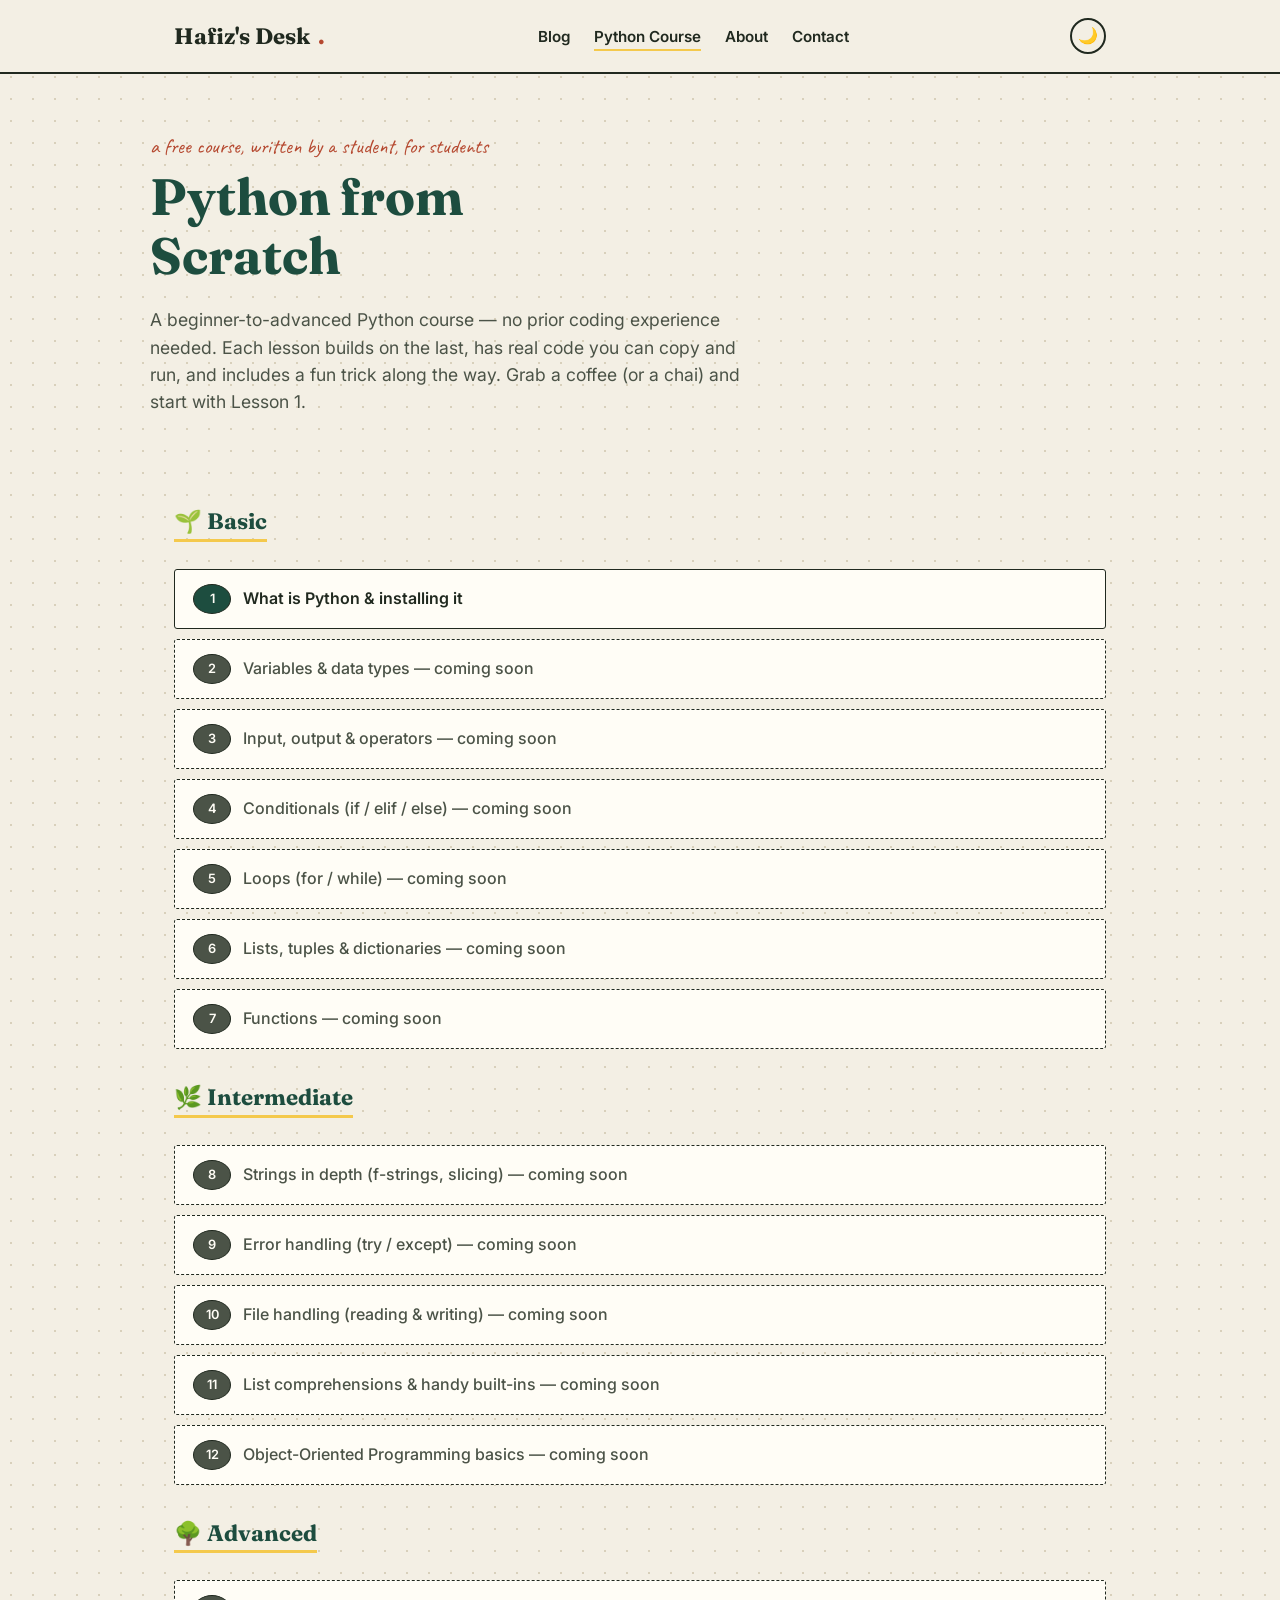
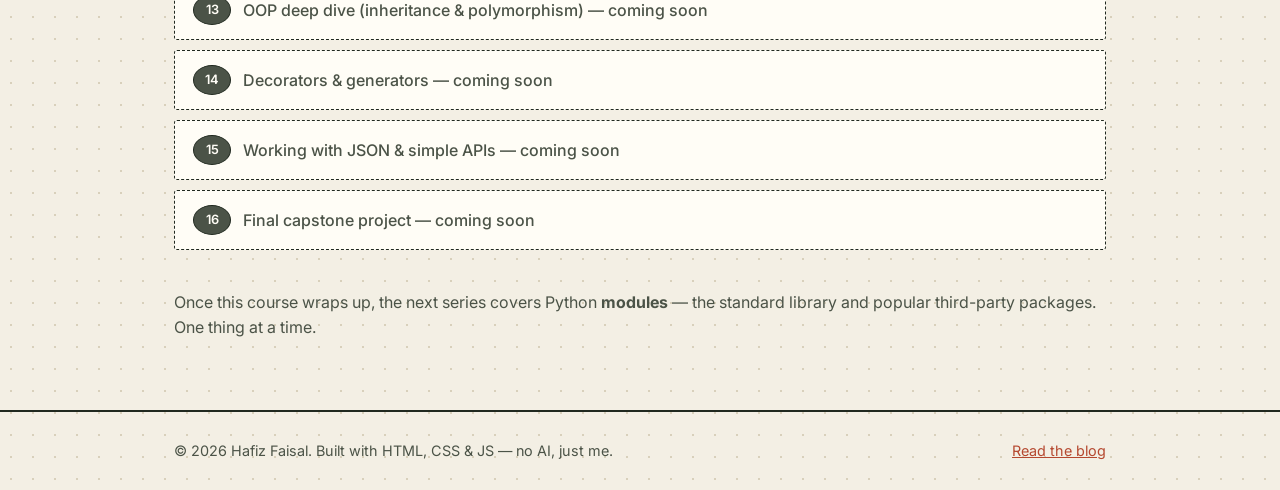
==== python-course/index.html @ 8ba28a70 "#4 post - Python Course (Ex 1)" ====
<!DOCTYPE html>
<html lang="en">
<head>
  <meta charset="UTF-8">
  <meta name="viewport" content="width=device-width, initial-scale=1.0">
  <title>Python from Scratch — Hafiz's Desk</title>
  <link rel="stylesheet" href="../style.css">
</head>
<body>

  <header class="site-header">
    <div class="wrap">
      <a href="../index.html" class="brand">Hafiz's Desk<span class="dot">.</span></a>
      <nav class="site-nav">
        <ul>
          <li><a href="../index.html">Blog</a></li>
          <li><a href="index.html" class="active">Python Course</a></li>
          <li><a href="../about.html">About</a></li>
          <li><a href="../contact.html">Contact</a></li>
        </ul>
      </nav>
      <button id="theme-toggle" type="button" aria-label="Toggle dark mode">🌙</button>
    </div>
  </header>

  <main>
    <section class="hero wrap">
      <span class="kicker">a free course, written by a student, for students</span>
      <h1>Python from Scratch</h1>
      <p class="lede">
        A beginner-to-advanced Python course — no prior coding experience
        needed. Each lesson builds on the last, has real code you can copy
        and run, and includes a fun trick along the way. Grab a coffee (or
        a chai) and start with Lesson 1.
      </p>
    </section>

    <section class="wrap">

      <div class="course-tier">
        <h2>🌱 Basic</h2>
        <ol class="lesson-list">
          <li><a href="01-what-is-python.html"><span class="lnum">1</span> What is Python & installing it</a></li>
          <li><span class="locked"><span class="lnum">2</span> Variables & data types — coming soon</span></li>
          <li><span class="locked"><span class="lnum">3</span> Input, output & operators — coming soon</span></li>
          <li><span class="locked"><span class="lnum">4</span> Conditionals (if / elif / else) — coming soon</span></li>
          <li><span class="locked"><span class="lnum">5</span> Loops (for / while) — coming soon</span></li>
          <li><span class="locked"><span class="lnum">6</span> Lists, tuples & dictionaries — coming soon</span></li>
          <li><span class="locked"><span class="lnum">7</span> Functions — coming soon</span></li>
        </ol>
      </div>

      <div class="course-tier">
        <h2>🌿 Intermediate</h2>
        <ol class="lesson-list">
          <li><span class="locked"><span class="lnum">8</span> Strings in depth (f-strings, slicing) — coming soon</span></li>
          <li><span class="locked"><span class="lnum">9</span> Error handling (try / except) — coming soon</span></li>
          <li><span class="locked"><span class="lnum">10</span> File handling (reading & writing) — coming soon</span></li>
          <li><span class="locked"><span class="lnum">11</span> List comprehensions & handy built-ins — coming soon</span></li>
          <li><span class="locked"><span class="lnum">12</span> Object-Oriented Programming basics — coming soon</span></li>
        </ol>
      </div>

      <div class="course-tier">
        <h2>🌳 Advanced</h2>
        <ol class="lesson-list">
          <li><span class="locked"><span class="lnum">13</span> OOP deep dive (inheritance & polymorphism) — coming soon</span></li>
          <li><span class="locked"><span class="lnum">14</span> Decorators & generators — coming soon</span></li>
          <li><span class="locked"><span class="lnum">15</span> Working with JSON & simple APIs — coming soon</span></li>
          <li><span class="locked"><span class="lnum">16</span> Final capstone project — coming soon</span></li>
        </ol>
      </div>

      <p style="margin: 40px 0 70px; color: var(--ink-soft);">
        Once this course wraps up, the next series covers Python
        <strong>modules</strong> — the standard library and popular
        third-party packages. One thing at a time.
      </p>

    </section>
  </main>

  <footer class="site-footer">
    <div class="wrap">
      <span>&copy; 2026 Hafiz Faisal. Built with HTML, CSS &amp; JS — no AI, just me.</span>
      <span><a href="../index.html">Read the blog</a></span>
    </div>
  </footer>

  <script src="../script.js"></script>
</body>
</html>
---- style.css ----
/* ============================================================
   Hafiz's Desk — shared styles
   Design idea: a study desk / corkboard. Posts look like index
   cards pinned up, headings use a characterful serif (Fraunces),
   body text is a clean sans (Inter), and small handwritten notes
   use Caveat for that "scribbled in the margin" feeling.
   ============================================================ */

@import url('https://fonts.googleapis.com/css2?family=Fraunces:opsz,wght@9..144,400;9..144,600;9..144,700&family=Inter:wght@400;500;600;700&family=Caveat:wght@600;700&display=swap');

:root{
  /* -- color tokens -- */
  --paper:      #f3efe4;   /* desk / page background */
  --card:       #fffdf6;   /* index card background */
  --ink:        #20291f;   /* near-black, warm dark green-grey for text */
  --ink-soft:   #4b5347;   /* secondary text */
  --pine:       #1d4d3f;   /* deep chalkboard green — headings, nav */
  --highlight:  #f4c94c;   /* highlighter yellow — accents, tags */
  --pencil:     #b5482f;   /* pencil-red — corrections, small emphasis */
  --line:       #d8d0bb;   /* hairline / dashed tape color */

  --radius: 3px;
  --shadow: 0 6px 14px rgba(32, 41, 31, 0.10);
}

/* Dark mode: same names, swapped values. Toggled by adding
   data-theme="dark" to <html> — see script.js. */
html[data-theme="dark"]{
  --paper:      #1b211c;
  --card:       #242b24;
  --ink:        #ece7d8;
  --ink-soft:   #b7bcae;
  --pine:       #7fc9ae;
  --highlight:  #f4c94c;
  --pencil:     #e08a6f;
  --line:       #333c31;
}

*{ box-sizing: border-box; }

html{ scroll-behavior: smooth; }

body{
  margin: 0;
  background: var(--paper);
  color: var(--ink);
  font-family: 'Inter', sans-serif;
  line-height: 1.55;
  /* faint dot-grid, like graph paper on a desk */
  background-image: radial-gradient(var(--line) 1px, transparent 1px);
  background-size: 22px 22px;
  transition: background-color 0.2s ease, color 0.2s ease;
}

@media (prefers-reduced-motion: reduce){
  body{ transition: none; }
}

h1, h2, h3{
  font-family: 'Fraunces', serif;
  color: var(--pine);
  margin: 0 0 0.4em 0;
  line-height: 1.15;
}

a{ color: var(--pencil); }
a:focus-visible, button:focus-visible{
  outline: 3px solid var(--pine);
  outline-offset: 2px;
}

.wrap{
  max-width: 980px;
  margin: 0 auto;
  padding: 0 24px;
}

/* ---------------- header / nav ---------------- */

.site-header{
  border-bottom: 2px solid var(--ink);
  background: var(--paper);
}

.site-header .wrap{
  display: flex;
  align-items: center;
  justify-content: space-between;
  padding-top: 18px;
  padding-bottom: 18px;
  gap: 16px;
}

.brand{
  font-family: 'Fraunces', serif;
  font-weight: 700;
  font-size: 1.4rem;
  color: var(--ink);
  text-decoration: none;
  display: flex;
  align-items: baseline;
  gap: 8px;
}

.brand .dot{ color: var(--pencil); }

nav.site-nav ul{
  list-style: none;
  display: flex;
  gap: 24px;
  margin: 0;
  padding: 0;
}

nav.site-nav a{
  color: var(--ink);
  text-decoration: none;
  font-weight: 600;
  font-size: 0.95rem;
  padding-bottom: 3px;
  border-bottom: 2px solid transparent;
}

nav.site-nav a:hover,
nav.site-nav a.active{
  border-bottom-color: var(--highlight);
}

#theme-toggle{
  background: none;
  border: 2px solid var(--ink);
  border-radius: 999px;
  width: 36px;
  height: 36px;
  font-size: 1rem;
  line-height: 1;
  cursor: pointer;
  color: var(--ink);
  margin-left: 8px;
}

#theme-toggle:hover{ background: var(--highlight); border-color: var(--highlight); }

/* ---------------- hero ---------------- */

.hero{
  padding: 56px 0 40px;
}

.hero .kicker{
  font-family: 'Caveat', cursive;
  font-size: 1.3rem;
  color: var(--pencil);
  display: block;
  margin-bottom: 6px;
}

.hero h1{
  font-size: clamp(2.2rem, 5vw, 3.2rem);
  max-width: 14ch;
}

.hero p.lede{
  max-width: 56ch;
  font-size: 1.1rem;
  color: var(--ink-soft);
}

/* ---------------- category filter ---------------- */

.filters{
  display: flex;
  flex-wrap: wrap;
  gap: 10px;
  margin: 28px 0 8px;
}

.filters button{
  font-family: 'Inter', sans-serif;
  font-weight: 600;
  font-size: 0.85rem;
  background: var(--card);
  border: 2px solid var(--ink);
  border-radius: 999px;
  padding: 6px 16px;
  cursor: pointer;
  color: var(--ink);
}

.filters button.active{
  background: var(--pine);
  border-color: var(--pine);
  color: var(--card);
}

/* ---------------- post grid / index cards ---------------- */

.post-grid{
  display: grid;
  grid-template-columns: repeat(auto-fill, minmax(260px, 1fr));
  gap: 26px;
  margin: 24px 0 64px;
}

.card{
  position: relative;
  background: var(--card);
  border: 1px solid var(--ink);
  border-radius: var(--radius);
  box-shadow: var(--shadow);
  padding: 22px 20px 20px;
  display: flex;
  flex-direction: column;
  gap: 10px;
  text-decoration: none;
  color: var(--ink);
}

/* little bit of "pinned to the board" tilt on alternating cards */
.post-grid .card:nth-child(3n+1){ transform: rotate(-0.6deg); }
.post-grid .card:nth-child(3n+2){ transform: rotate(0.5deg); }
.post-grid .card:nth-child(3n+3){ transform: rotate(-0.3deg); }
.card:hover{ transform: rotate(0deg) translateY(-2px); transition: transform 0.15s ease; }

.card .tape{
  position: absolute;
  top: -10px;
  left: 24px;
  width: 54px;
  height: 18px;
  background: rgba(244, 201, 76, 0.75);
  border: 1px solid rgba(32,41,31,0.25);
}

.tag{
  align-self: flex-start;
  font-size: 0.72rem;
  font-weight: 700;
  letter-spacing: 0.02em;
  background: var(--highlight);
  color: var(--ink);
  padding: 2px 9px;
  border-radius: 999px;
}

.tag.draft{ background: transparent; border: 1.5px dashed var(--pencil); color: var(--pencil); }

.card h3{ font-size: 1.25rem; }

.card p{ color: var(--ink-soft); font-size: 0.95rem; margin: 0; }

.card .meta{
  font-family: 'Caveat', cursive;
  font-size: 1.05rem;
  color: var(--pine);
  margin-top: auto;
}

/* ---------------- sidebar / study-tip widget ---------------- */

.desk-widget{
  border: 2px dashed var(--pine);
  border-radius: var(--radius);
  padding: 18px 20px;
  background: var(--card);
  max-width: 480px;
  margin-bottom: 56px;
}

.desk-widget h3{ font-size: 1.1rem; margin-bottom: 8px; }

.desk-widget button{
  margin-top: 10px;
  background: var(--pine);
  color: var(--card);
  border: none;
  font-weight: 600;
  padding: 9px 18px;
  border-radius: var(--radius);
  cursor: pointer;
  font-family: 'Inter', sans-serif;
}

.desk-widget button:hover{ background: var(--ink); }

#tip-text{ font-style: italic; }

/* ---------------- article page ---------------- */

.progress-bar{
  position: fixed;
  top: 0; left: 0;
  height: 4px;
  background: var(--pencil);
  width: 0%;
  z-index: 50;
}

article.post{ padding: 44px 0 70px; }

article.post .eyebrow{
  font-family: 'Caveat', cursive;
  color: var(--pencil);
  font-size: 1.2rem;
}

article.post h1{ font-size: clamp(2rem, 4.5vw, 2.7rem); max-width: 20ch; }

.layer-list{
  list-style: none;
  margin: 36px 0;
  padding: 0;
  border-left: 3px solid var(--pine);
}

.layer-list li{
  position: relative;
  padding: 4px 0 30px 30px;
}

.layer-list li .num{
  position: absolute;
  left: -19px;
  top: 2px;
  width: 34px;
  height: 34px;
  border-radius: 50%;
  background: var(--pine);
  color: var(--card);
  font-family: 'Fraunces', serif;
  font-weight: 700;
  display: flex;
  align-items: center;
  justify-content: center;
}

.layer-list h2{ font-size: 1.3rem; margin-bottom: 6px; }

.example{
  background: var(--card);
  border-left: 4px solid var(--highlight);
  padding: 10px 16px;
  margin-top: 8px;
  font-size: 0.95rem;
}

.mnemonic{
  border: 2px solid var(--ink);
  border-radius: var(--radius);
  padding: 20px 22px;
  margin: 40px 0;
}

.mnemonic button{
  background: var(--highlight);
  border: 2px solid var(--ink);
  border-radius: var(--radius);
  padding: 8px 16px;
  font-weight: 700;
  cursor: pointer;
}

#mnemonic-answer{ margin-top: 14px; font-family: 'Caveat', cursive; font-size: 1.4rem; display: none; }

/* ---------------- contact form ---------------- */

.contact-form{
  max-width: 480px;
  display: flex;
  flex-direction: column;
  gap: 16px;
  margin: 32px 0 60px;
}

.contact-form label{
  font-weight: 600;
  font-size: 0.9rem;
  display: flex;
  flex-direction: column;
  gap: 6px;
}

.contact-form input,
.contact-form textarea{
  font-family: 'Inter', sans-serif;
  font-size: 1rem;
  padding: 10px 12px;
  border: 2px solid var(--ink);
  border-radius: var(--radius);
  background: var(--card);
  color: var(--ink);
}

.contact-form textarea{ resize: vertical; min-height: 120px; }

.contact-form button{
  align-self: flex-start;
  background: var(--pine);
  color: var(--card);
  border: none;
  font-weight: 600;
  padding: 10px 22px;
  border-radius: var(--radius);
  cursor: pointer;
  font-family: 'Inter', sans-serif;
}

.contact-form button:hover{ background: var(--ink); }

.form-note{
  font-size: 0.85rem;
  color: var(--ink-soft);
}

/* ---------------- code blocks & tricks (Python course) ---------------- */

.codeblock{
  background: #1e1e2e;
  color: #e2e2f0;
  padding: 16px 18px;
  border-radius: 6px;
  font-family: 'Consolas', 'Monaco', monospace;
  font-size: 0.88rem;
  line-height: 1.6;
  overflow-x: auto;
  margin: 18px 0;
}

.codeblock .label{
  font-size: 0.7rem;
  color: #8b8bae;
  text-transform: uppercase;
  letter-spacing: 0.06em;
  margin-bottom: 8px;
  display: block;
}

.trick-box{
  background: rgba(244, 201, 76, 0.18);
  border: 2px dashed var(--highlight);
  border-radius: var(--radius);
  padding: 16px 20px;
  margin: 26px 0;
}

.trick-box strong{ color: var(--pencil); }

.lesson-nav{
  display: flex;
  justify-content: space-between;
  gap: 16px;
  margin: 40px 0;
  padding-top: 20px;
  border-top: 2px solid var(--ink);
}

.lesson-nav a, .lesson-nav span{
  font-weight: 600;
  text-decoration: none;
}

.lesson-nav .disabled{ color: var(--ink-soft); opacity: 0.5; }

/* ---------------- course hub ---------------- */

.course-tier{ margin: 36px 0; }

.course-tier h2{
  font-size: 1.4rem;
  border-bottom: 3px solid var(--highlight);
  display: inline-block;
  padding-bottom: 4px;
}

.lesson-list{
  list-style: none;
  padding: 0;
  margin: 18px 0;
  display: flex;
  flex-direction: column;
  gap: 10px;
}

.lesson-list li a, .lesson-list li span{
  display: flex;
  align-items: center;
  gap: 12px;
  padding: 14px 18px;
  border: 1px solid var(--ink);
  border-radius: var(--radius);
  background: var(--card);
  text-decoration: none;
  color: var(--ink);
  font-weight: 600;
}

.lesson-list li span.locked{
  color: var(--ink-soft);
  border-style: dashed;
  font-weight: 500;
}

.lesson-list .lnum{
  background: var(--pine);
  color: var(--card);
  width: 26px;
  height: 26px;
  border-radius: 50%;
  display: flex;
  align-items: center;
  justify-content: center;
  font-size: 0.8rem;
  flex-shrink: 0;
}

.lesson-list li span.locked .lnum{ background: var(--ink-soft); }

/* featured card on the homepage pointing at the course */
.featured-card{
  grid-column: 1 / -1;
  background: var(--pine);
  color: var(--card);
  border: none;
  transform: none !important;
}

.featured-card h3, .featured-card p{ color: var(--card); }
.featured-card .tag{ background: var(--highlight); color: var(--ink); }

/* ---------------- footer ---------------- */

footer.site-footer{
  border-top: 2px solid var(--ink);
  padding: 28px 0;
  font-size: 0.9rem;
  color: var(--ink-soft);
}

footer.site-footer .wrap{
  display: flex;
  justify-content: space-between;
  flex-wrap: wrap;
  gap: 10px;
}

/* ---------------- accessibility: respect reduced motion ---------------- */
@media (prefers-reduced-motion: reduce){
  html{ scroll-behavior: auto; }
  .card, .card:hover{ transition: none !important; }
}

/* ---------------- small screens ---------------- */
@media (max-width: 640px){
  .site-header .wrap{ flex-direction: column; align-items: flex-start; gap: 10px; }
  nav.site-nav ul{ gap: 16px; flex-wrap: wrap; }
  .post-grid .card{ transform: none !important; }
}
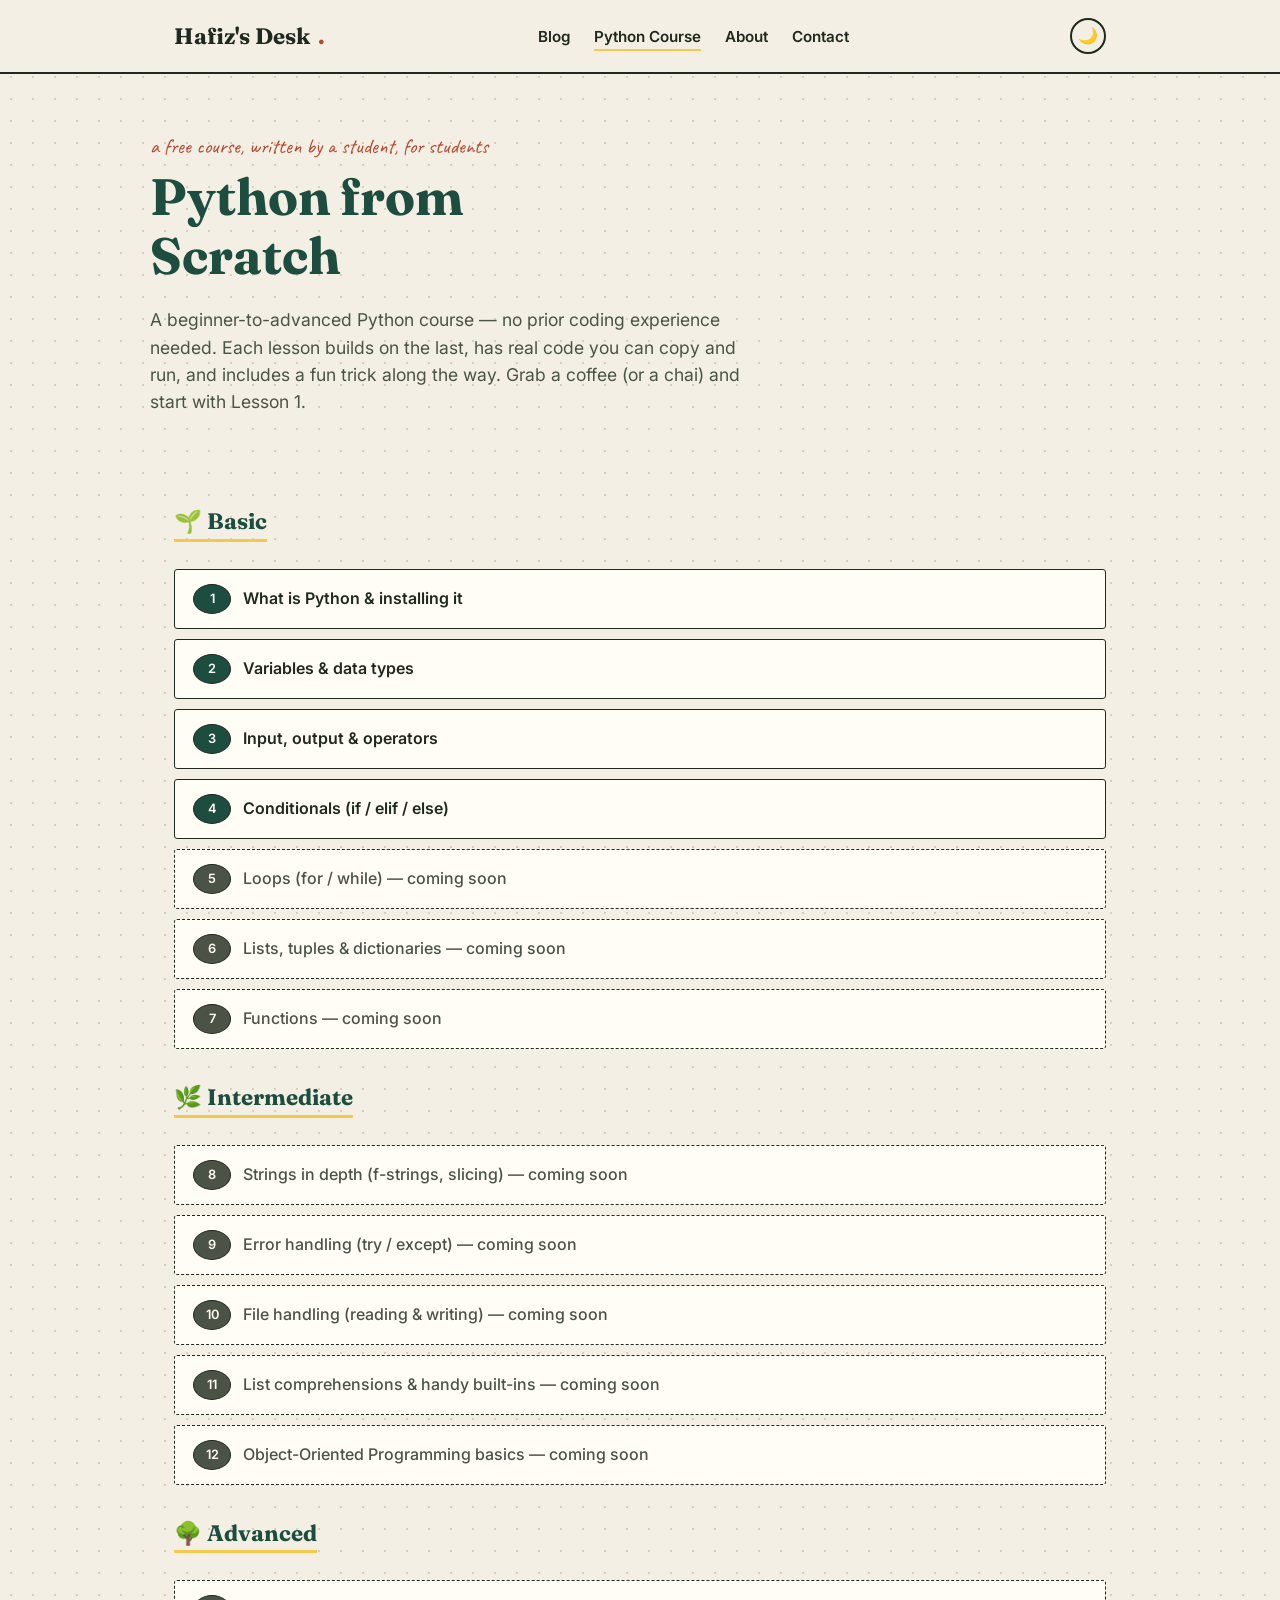
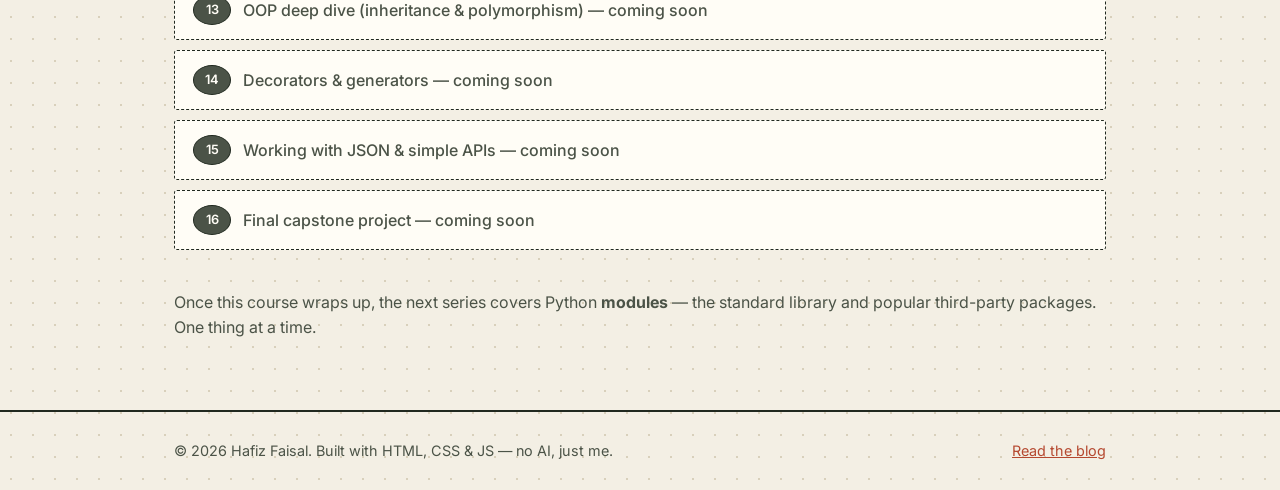
==== commit f872cb47: "#5 post - Lesson 2, fix mobile responsiveness" ====
--- a/python-course/index.html
+++ b/python-course/index.html
@@ -41,9 +41,9 @@
         <h2>🌱 Basic</h2>
         <ol class="lesson-list">
           <li><a href="01-what-is-python.html"><span class="lnum">1</span> What is Python & installing it</a></li>
-          <li><span class="locked"><span class="lnum">2</span> Variables & data types — coming soon</span></li>
-          <li><span class="locked"><span class="lnum">3</span> Input, output & operators — coming soon</span></li>
-          <li><span class="locked"><span class="lnum">4</span> Conditionals (if / elif / else) — coming soon</span></li>
+          <li><a href="02-variables-data-types.html"><span class="lnum">2</span> Variables & data types</a></li>
+          <li><a href="03-input-output-operators.html"><span class="lnum">3</span> Input, output & operators</a></li>
+          <li><a href="04-conditionals.html"><span class="lnum">4</span> Conditionals (if / elif / else)</a></li>
           <li><span class="locked"><span class="lnum">5</span> Loops (for / while) — coming soon</span></li>
           <li><span class="locked"><span class="lnum">6</span> Lists, tuples & dictionaries — coming soon</span></li>
           <li><span class="locked"><span class="lnum">7</span> Functions — coming soon</span></li>
--- a/style.css
+++ b/style.css
@@ -46,6 +46,7 @@
   color: var(--ink);
   font-family: 'Inter', sans-serif;
   line-height: 1.55;
+  overflow-x: hidden;
   /* faint dot-grid, like graph paper on a desk */
   background-image: radial-gradient(var(--line) 1px, transparent 1px);
   background-size: 22px 22px;
@@ -197,7 +198,7 @@
 
 .post-grid{
   display: grid;
-  grid-template-columns: repeat(auto-fill, minmax(260px, 1fr));
+  grid-template-columns: repeat(auto-fill, minmax(240px, 1fr));
   gap: 26px;
   margin: 24px 0 64px;
 }
@@ -422,6 +423,8 @@
   font-family: 'Consolas', 'Monaco', monospace;
   font-size: 0.88rem;
   line-height: 1.6;
+  white-space: pre-wrap;
+  word-break: break-word;
   overflow-x: auto;
   margin: 18px 0;
 }
@@ -527,6 +530,49 @@
 .featured-card h3, .featured-card p{ color: var(--card); }
 .featured-card .tag{ background: var(--highlight); color: var(--ink); }
 
+/* ---------------- practice exercises ---------------- */
+
+.exercise-box{
+  border: 2px solid var(--pine);
+  border-radius: var(--radius);
+  padding: 18px 20px;
+  margin: 20px 0;
+  background: var(--card);
+}
+
+.exercise-box .exercise-title{
+  font-weight: 700;
+  color: var(--pine);
+  display: block;
+  margin-bottom: 6px;
+}
+
+.reveal-btn{
+  margin-top: 12px;
+  background: var(--highlight);
+  border: 2px solid var(--ink);
+  border-radius: var(--radius);
+  padding: 8px 16px;
+  font-weight: 700;
+  font-family: 'Inter', sans-serif;
+  cursor: pointer;
+}
+
+.reveal-content{
+  display: none;
+  margin-top: 14px;
+}
+
+.reveal-content.visible{ display: block; }
+
+.practice-section{
+  margin: 44px 0;
+  padding-top: 28px;
+  border-top: 3px dashed var(--line);
+}
+
+.practice-section > h2{ font-size: 1.5rem; }
+
 /* ---------------- footer ---------------- */
 
 footer.site-footer{
@@ -550,8 +596,108 @@
 }
 
 /* ---------------- small screens ---------------- */
+
+/* Safety net: nothing on the page should ever cause horizontal
+   scrolling, no matter how narrow the screen is. */
+html, body{
+  max-width: 100%;
+  overflow-x: hidden;
+}
+
+img, svg, iframe{ max-width: 100%; }
+
+@media (max-width: 780px){
+  .site-header .wrap{
+    flex-direction: column;
+    align-items: flex-start;
+    gap: 10px;
+  }
+
+  .site-header{ position: relative; }
+
+  #theme-toggle{
+    position: absolute;
+    top: 20px;
+    right: 20px;
+  }
+
+  nav.site-nav ul{ gap: 14px; flex-wrap: wrap; row-gap: 8px; }
+}
+
 @media (max-width: 640px){
-  .site-header .wrap{ flex-direction: column; align-items: flex-start; gap: 10px; }
-  nav.site-nav ul{ gap: 16px; flex-wrap: wrap; }
+  .wrap{ padding: 0 16px; }
+
+  #theme-toggle{ top: 18px; right: 16px; }
+
+  .hero{ padding: 36px 0 24px; }
+  .hero h1{ max-width: 100%; }
+
+  /* one column of cards is far more readable than a cramped grid */
+  .post-grid{ grid-template-columns: 1fr; }
   .post-grid .card{ transform: none !important; }
+
+  .card{ padding: 20px 16px 18px; }
+
+  .desk-widget{ padding: 16px; }
+
+  article.post{ padding: 30px 0 50px; }
+
+  .layer-list{
+    border-left: none;
+    padding-left: 0;
+  }
+
+  .layer-list li{
+    position: relative;
+    padding: 0 0 26px 0;
+  }
+
+  .layer-list li .num{
+    position: static;
+    float: left;
+    width: 30px;
+    height: 30px;
+    margin-right: 12px;
+    font-size: 0.85rem;
+  }
+
+  .layer-list li h2{
+    overflow: hidden; /* creates a new block context so the heading sits beside the circle, not under it */
+    margin: 0 0 8px 0;
+    font-size: 1.1rem;
+    line-height: 30px; /* vertically lines up with the circle */
+  }
+
+  /* Everything else in a step (paragraphs, code blocks, examples —
+     anything at all) drops below the circle at full width. clear:both
+     is what actually guarantees this, regardless of element type. */
+  .layer-list li > *:not(.num):not(h2){
+    clear: both;
+    display: block;
+    width: 100%;
+  }
+
+  .codeblock{
+    font-size: 0.8rem;
+    padding: 12px 14px;
+  }
+
+  .lesson-list li a, .lesson-list li span{
+    padding: 12px 14px;
+    font-size: 0.92rem;
+  }
+
+  .contact-form{ max-width: 100%; }
+
+  footer.site-footer .wrap{
+    flex-direction: column;
+    align-items: flex-start;
+  }
+}
+
+@media (max-width: 400px){
+  .brand{ font-size: 1.2rem; }
+  .hero h1{ font-size: 1.9rem; }
+  nav.site-nav ul{ gap: 10px; }
+  nav.site-nav a{ font-size: 0.88rem; }
 }
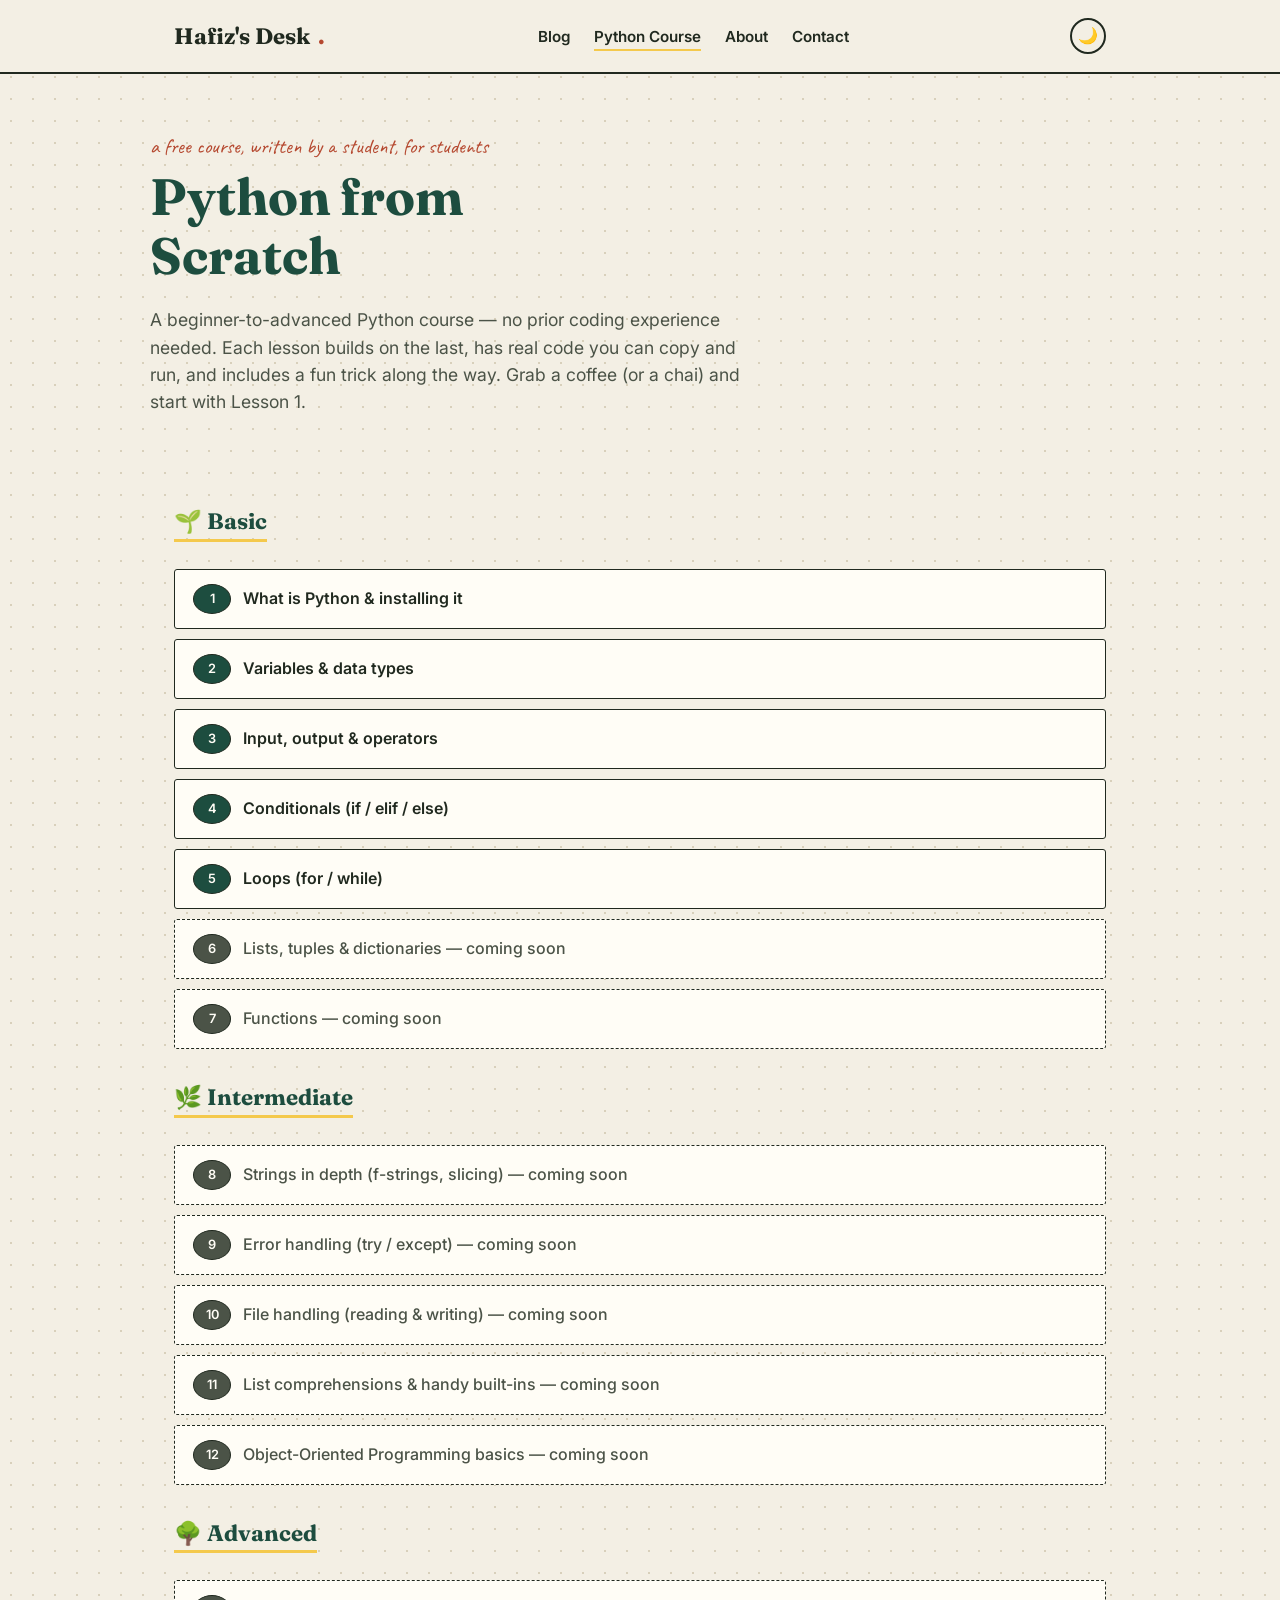
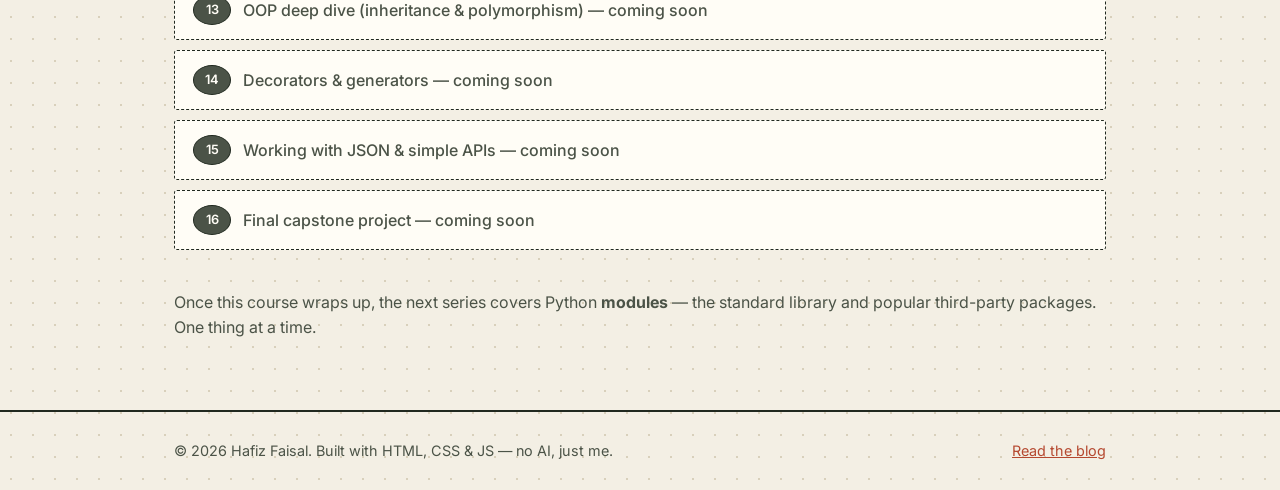
==== commit 62b37f99: "#8 post  - Python Lesson 5 - Loops" ====
--- a/python-course/index.html
+++ b/python-course/index.html
@@ -44,7 +44,7 @@
           <li><a href="02-variables-data-types.html"><span class="lnum">2</span> Variables & data types</a></li>
           <li><a href="03-input-output-operators.html"><span class="lnum">3</span> Input, output & operators</a></li>
           <li><a href="04-conditionals.html"><span class="lnum">4</span> Conditionals (if / elif / else)</a></li>
-          <li><span class="locked"><span class="lnum">5</span> Loops (for / while) — coming soon</span></li>
+          <li><a href="05-loops.html"><span class="lnum">5</span> Loops (for / while)</a></li>
           <li><span class="locked"><span class="lnum">6</span> Lists, tuples & dictionaries — coming soon</span></li>
           <li><span class="locked"><span class="lnum">7</span> Functions — coming soon</span></li>
         </ol>
